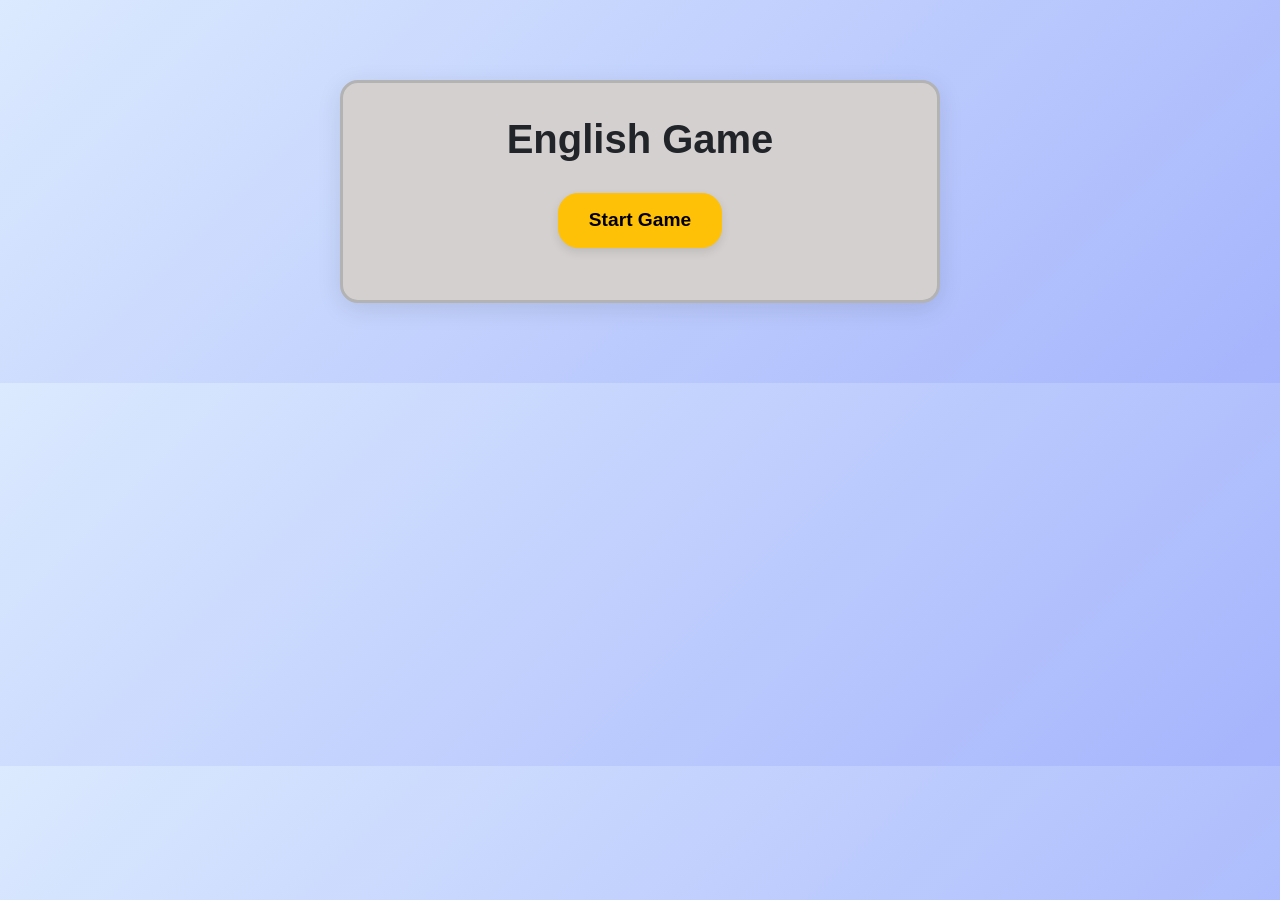
==== index.html @ 4905aa9c "bug fixes," ====
<!DOCTYPE html>
<html lang="en">
<head>
<meta charset="UTF-8">
<meta name="viewport" content="width=device-width, initial-scale=1.0">
<title>English Game</title>

<!-- Bootstrap -->
<link href="https://cdn.jsdelivr.net/npm/bootstrap@5.3.2/dist/css/bootstrap.min.css" rel="stylesheet">

<!-- Saját CSS -->
<link rel="stylesheet" href="style.css">
</head>
<body>

<div class="container">
    <h1>English Game</h1>

    <!-- Kezdő képernyő -->
    <div id="start-area">
        <button class="btn btn-warning btn-lg" onclick="showModeSelect()">Start Game</button>
    </div>

    <!-- Mode választás -->
    <div id="mode-select" style="display:none;">
        <h2>Select Game Mode</h2>
        <button class="btn btn-danger m-2" onclick="chooseMode('fill')">Fill in the blank</button>
        <button class="btn btn-success m-2" onclick="chooseMode('order')">Sentence order</button>
        <div class="mt-3">
            <button class="btn btn-home btn-outline-info" onclick="goHome()">Home</button>
        </div>
    </div>

    <!-- Difficulty választás -->
    <div id="difficulty-select" style="display:none;">
        <h2>Select Difficulty</h2>
        <button class="btn btn-success m-2" onclick="chooseDifficulty('easy')" id="btn-easy">Easy</button>
        <button class="btn btn-danger m-2" onclick="chooseDifficulty('hard')" id="btn-hard">Hard</button>
        <div class="mt-3">
            <button class="btn btn-back btn-outline-warning" onclick="backToMode()">Back</button>
            <button class="btn btn-home btn-outline-info" onclick="goHome()">Home</button>
        </div>
    </div>


    <!-- Játékterület -->
    <div id="game-area" style="display:none;"></div>
    <!-- Navigáció -->
    <div id="game-nav" style="display:none;" class="mt-3">
        <button class="btn btn-back btn-outline-danger" onclick="backToDifficulty()">Back</button>
        <button class="btn btn-home btn-outline-success" onclick="goHome()">Home</button>
    </div>
    <!-- Feedback -->
    <div id="feedback"></div>
    <!-- Next gomb -->
    <button id="next-btn" class="btn btn-primary mt-3" style="display:none;" onclick="nextQuestion()">Next</button>
</div>

<script src="js/english-game.js"></script>
</body>
</html>
---- style.css ----
/* háttér */
body {
    text-align: center;
    padding: 40px;
    background: linear-gradient(135deg, #dbeafe, #a5b4fc);
    font-family: Arial, sans-serif;
}


/* cím */
h1 {
    font-weight: bold;
    margin-bottom: 30px;
}

/* játék terület */
#game-area {
    margin-top: 20px;
}

/* gombok alap (Bootstrap kiegészítés, csak minimális extra) */
#game-area button, #start-area button, #mode-select button, #difficulty-select button, #game-nav button, #next-btn {
    border-radius: 15px;
    box-shadow: 0 4px 10px rgba(0,0,0,0.1);
}

/* Egységes Back és Home gomb stílus, csak ha szükséges */
.btn-back, .btn-home {
    font-weight: bold;
    color: black;
}

/* fill in the blank line */
.blank-line {
    display: inline-block;
    border-bottom: 2.5px solid #888;
    min-width: 60px;
    height: 1.2em;
    margin: 0 4px;
    vertical-align: middle;
}

/* hover effekt */
#game-area button:hover {
    transform: scale(1.1);
    box-shadow: 0 6px 14px rgba(0,0,0,0.15);
}

/* kattintás */
#game-area button:active {
    transform: scale(0.95);
}

/* start gomb */
#start-area button {
    border-radius: 20px;
    padding: 12px 30px;
    font-size: 1.2rem;
    font-weight: bold;
}

/* feedback szöveg */
#feedback {
    font-size: 1.6rem;
    font-weight: bold;
    margin-top: 20px;
}

/* correct / wrong színek */
.correct { color: green; }
.wrong { color: red; }

/* pontszám */
#game-area h3 {
    margin-top: 20px;
    font-weight: bold;
}

/* kis animáció és téglalap keret a teljes oldalnak */
.container {
    animation: fadeIn 0.4s ease;
    background: #d4d0d0;
    border: 3px solid #b3b3b3;
    border-radius: 18px;
    box-shadow: 0 6px 24px rgba(0,0,0,0.10);
    padding: 32px 24px 32px 24px;
    max-width: 600px;
    margin: 40px auto;
}

@keyframes fadeIn {
    from { opacity: 0; transform: translateY(10px);}
    to { opacity: 1; transform: translateY(0);}
}

@media (max-width: 600px) {
    .container {
        max-width: 98vw;
        padding: 16px 4vw 16px 4vw;
        border-radius: 12px;
        font-size: 0.98em;
    }
    h1, h2 {
        font-size: 1.2em;
    }
    #game-area button, #start-area button, #mode-select button, #difficulty-select button, #game-nav button, #next-btn {
        min-width: 90px;
        font-size: 0.95em;
        padding: 8px 10px;
    }
}
@keyframes fadeIn {
    from { opacity: 0; transform: translateY(10px);}
    to { opacity: 1; transform: translateY(0);}
}


@media (max-width: 600px) {
    .container {
        max-width: 98vw;
        padding: 16px 4vw 16px 4vw;
        border-radius: 12px;
        font-size: 0.98em;
    }
    h1, h2 {
        font-size: 1.2em;
    }
    #game-area button, #start-area button, #mode-select button, #difficulty-select button, #game-nav button, #next-btn {
        min-width: 90px;
        font-size: 0.95em;
        padding: 8px 10px;
    }
}
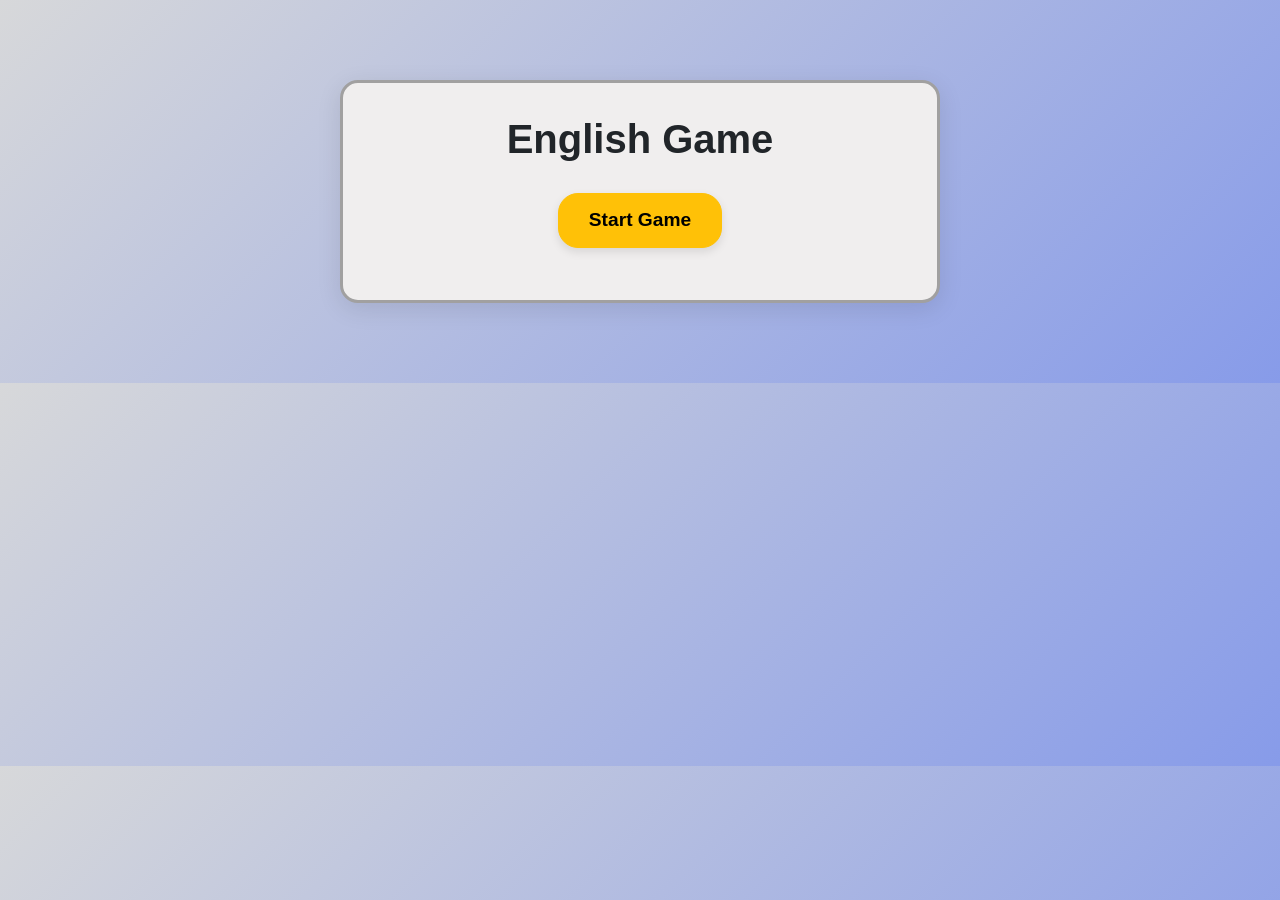
==== commit 1d85bc6d: "style and js game rules changed" ====
--- a/index.html
+++ b/index.html
@@ -8,7 +8,6 @@
 <!-- Bootstrap -->
 <link href="https://cdn.jsdelivr.net/npm/bootstrap@5.3.2/dist/css/bootstrap.min.css" rel="stylesheet">
 
-<!-- Saját CSS -->
 <link rel="stylesheet" href="style.css">
 </head>
 <body>
@@ -16,12 +15,12 @@
 <div class="container">
     <h1>English Game</h1>
 
-    <!-- Kezdő képernyő -->
+    <!-- home screen -->
     <div id="start-area">
         <button class="btn btn-warning btn-lg" onclick="showModeSelect()">Start Game</button>
     </div>
 
-    <!-- Mode választás -->
+    <!-- Mode selection -->
     <div id="mode-select" style="display:none;">
         <h2>Select Game Mode</h2>
         <button class="btn btn-danger m-2" onclick="chooseMode('fill')">Fill in the blank</button>
@@ -31,7 +30,7 @@
         </div>
     </div>
 
-    <!-- Difficulty választás -->
+    <!-- Difficulty  -->
     <div id="difficulty-select" style="display:none;">
         <h2>Select Difficulty</h2>
         <button class="btn btn-success m-2" onclick="chooseDifficulty('easy')" id="btn-easy">Easy</button>
@@ -43,12 +42,12 @@
     </div>
 
 
-    <!-- Játékterület -->
+    <!-- Game area -->
     <div id="game-area" style="display:none;"></div>
-    <!-- Navigáció -->
+    <!-- Navigation -->
     <div id="game-nav" style="display:none;" class="mt-3">
-        <button class="btn btn-back btn-outline-danger" onclick="backToDifficulty()">Back</button>
-        <button class="btn btn-home btn-outline-success" onclick="goHome()">Home</button>
+        <button class="btn btn-back btn-outline-warning" onclick="backToDifficulty()">Back</button>
+        <button class="btn btn-home btn-outline-info" onclick="goHome()">Home</button>
     </div>
     <!-- Feedback -->
     <div id="feedback"></div>
--- a/style.css
+++ b/style.css
@@ -1,31 +1,30 @@
-
-/* háttér */
+/* background */
 body {
     text-align: center;
     padding: 40px;
-    background: linear-gradient(135deg, #dbeafe, #a5b4fc);
+    background: linear-gradient(135deg, #d7d8da, #879be9);
     font-family: Arial, sans-serif;
 }
 
 
-/* cím */
+/* title */
 h1 {
     font-weight: bold;
     margin-bottom: 30px;
 }
 
-/* játék terület */
+/* game area */
 #game-area {
     margin-top: 20px;
 }
 
-/* gombok alap (Bootstrap kiegészítés, csak minimális extra) */
+/* button base (Bootstrap extension, minimal extra) */
 #game-area button, #start-area button, #mode-select button, #difficulty-select button, #game-nav button, #next-btn {
     border-radius: 15px;
     box-shadow: 0 4px 10px rgba(0,0,0,0.1);
 }
 
-/* Egységes Back és Home gomb stílus, csak ha szükséges */
+/* Unified Back and Home button style, only if needed */
 .btn-back, .btn-home {
     font-weight: bold;
     color: black;
@@ -41,18 +40,18 @@
     vertical-align: middle;
 }
 
-/* hover effekt */
+/* hover effect */
 #game-area button:hover {
     transform: scale(1.1);
     box-shadow: 0 6px 14px rgba(0,0,0,0.15);
 }
 
-/* kattintás */
+/* click effect */
 #game-area button:active {
     transform: scale(0.95);
 }
 
-/* start gomb */
+/* start button */
 #start-area button {
     border-radius: 20px;
     padding: 12px 30px;
@@ -60,28 +59,28 @@
     font-weight: bold;
 }
 
-/* feedback szöveg */
+/* feedback text */
 #feedback {
     font-size: 1.6rem;
     font-weight: bold;
     margin-top: 20px;
 }
 
-/* correct / wrong színek */
+/* correct / wrong colors */
 .correct { color: green; }
 .wrong { color: red; }
 
-/* pontszám */
+/* score */
 #game-area h3 {
     margin-top: 20px;
     font-weight: bold;
 }
 
-/* kis animáció és téglalap keret a teljes oldalnak */
+/* small animation and rectangle border for the whole page */
 .container {
     animation: fadeIn 0.4s ease;
-    background: #d4d0d0;
-    border: 3px solid #b3b3b3;
+    background: #f0eeee;
+    border: 3px solid #a1a0a0;
     border-radius: 18px;
     box-shadow: 0 6px 24px rgba(0,0,0,0.10);
     padding: 32px 24px 32px 24px;
@@ -89,6 +88,7 @@
     margin: 40px auto;
 }
 
+/* responsive design */
 @keyframes fadeIn {
     from { opacity: 0; transform: translateY(10px);}
     to { opacity: 1; transform: translateY(0);}
@@ -115,7 +115,6 @@
     to { opacity: 1; transform: translateY(0);}
 }
 
-
 @media (max-width: 600px) {
     .container {
         max-width: 98vw;
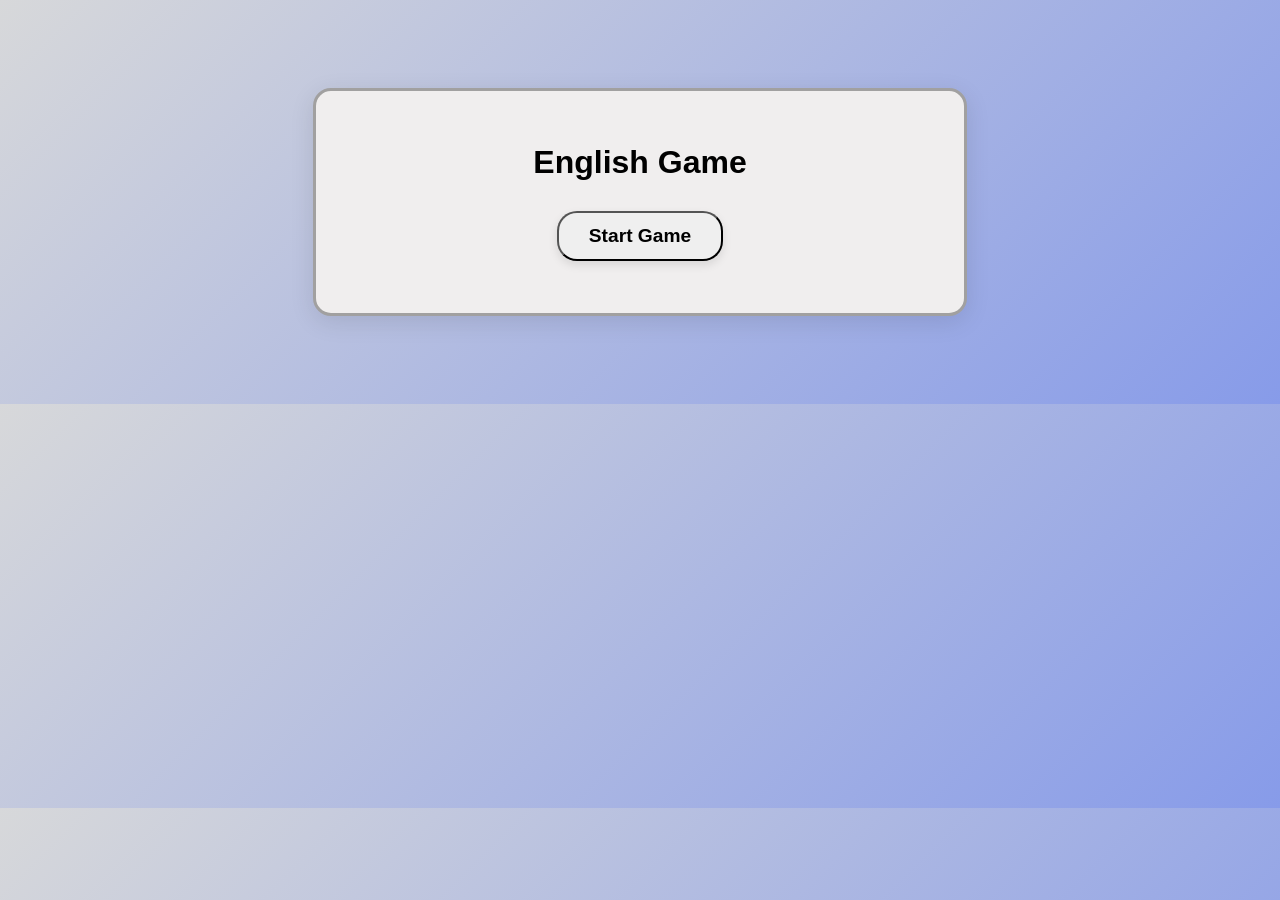
==== commit 01a76156: "bug fixes" ====
--- a/index.html
+++ b/index.html
@@ -4,9 +4,10 @@
 <meta charset="UTF-8">
 <meta name="viewport" content="width=device-width, initial-scale=1.0">
 <title>English Game</title>
+<link rel="icon" href="data:,">
 
 <!-- Bootstrap -->
-<link href="https://cdn.jsdelivr.net/npm/bootstrap@5.3.2/dist/css/bootstrap.min.css" rel="stylesheet">
+<link href="assets/vendor/bootstrap.min.css" rel="stylesheet">
 
 <link rel="stylesheet" href="style.css">
 </head>
@@ -34,6 +35,7 @@
     <div id="difficulty-select" style="display:none;">
         <h2>Select Difficulty</h2>
         <button class="btn btn-success m-2" onclick="chooseDifficulty('easy')" id="btn-easy">Easy</button>
+        <button class="btn btn-warning m-2" onclick="chooseDifficulty('medium')" id="btn-medium">Medium</button>
         <button class="btn btn-danger m-2" onclick="chooseDifficulty('hard')" id="btn-hard">Hard</button>
         <div class="mt-3">
             <button class="btn btn-back btn-outline-warning" onclick="backToMode()">Back</button>
--- a/style.css
+++ b/style.css
@@ -66,6 +66,28 @@
     margin-top: 20px;
 }
 
+/* score color */
+#feedback .score {
+    color: green;
+}
+
+/* correct answers at end: black, justified */
+#feedback .answers-list {
+    color: black;
+    text-align: justify;
+    margin-top: 18px;
+    font-weight: normal;
+    font-size: 1.1rem;
+    line-height: 1.5;
+}
+
+/* word buttons: add border for white buttons */
+#game-area button.btn.btn-light {
+    border: 2px solid #000;
+    background: #fff;
+    color: #222;
+}
+
 /* correct / wrong colors */
 .correct { color: green; }
 .wrong { color: red; }
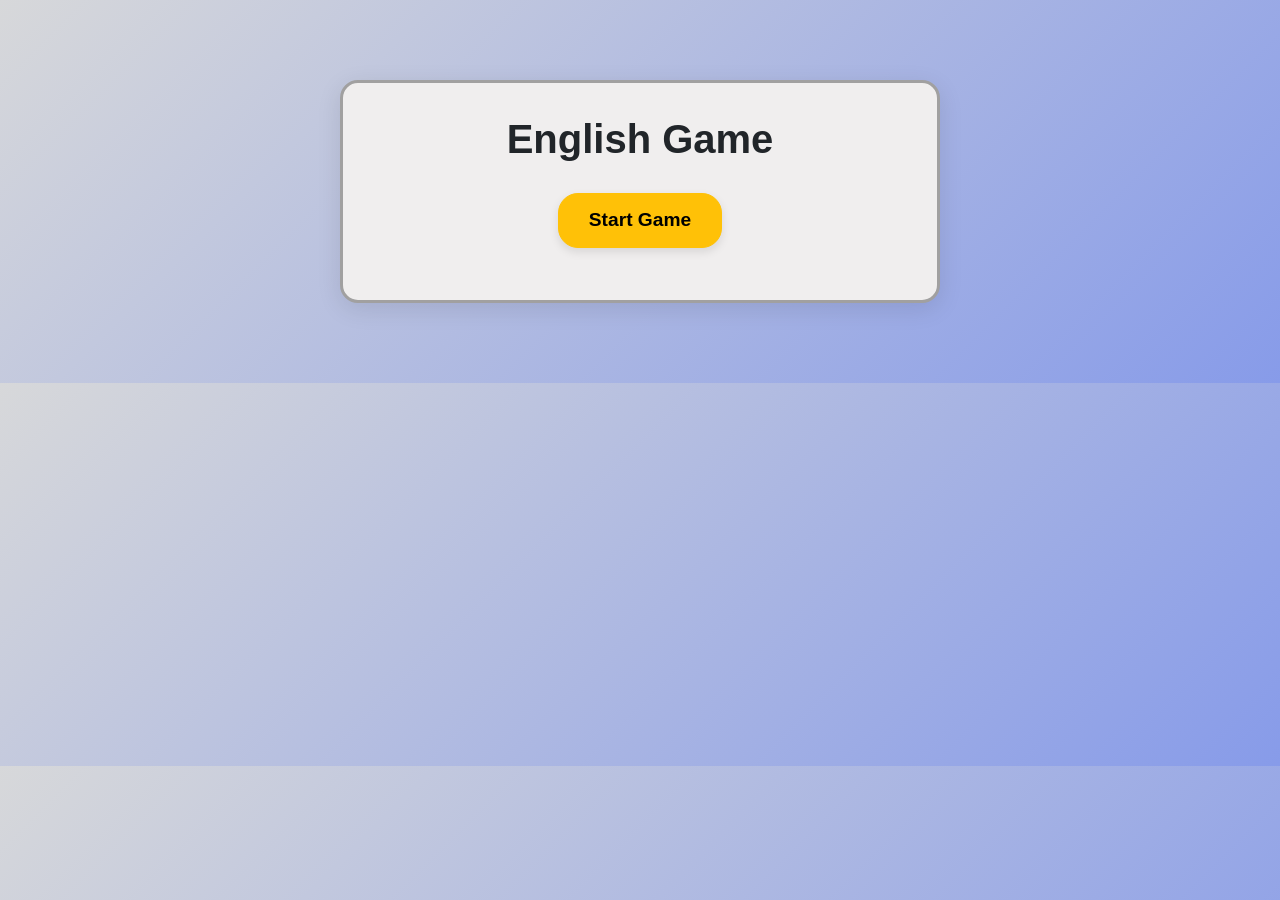
==== commit c0870777: "fix bootstrap buttons" ====
--- a/index.html
+++ b/index.html
@@ -7,7 +7,7 @@
 <link rel="icon" href="data:,">
 
 <!-- Bootstrap -->
-<link href="assets/vendor/bootstrap.min.css" rel="stylesheet">
+<link href="https://cdn.jsdelivr.net/npm/bootstrap@5.3.3/dist/css/bootstrap.min.css" rel="stylesheet" integrity="sha384-QWTKZyjpPEjISv5WaRU9OFeRpok6YctnYmDr5pNlyT2bRjXh0JMhjY6hW+ALEwIH" crossorigin="anonymous">
 
 <link rel="stylesheet" href="style.css">
 </head>
@@ -58,5 +58,6 @@
 </div>
 
 <script src="js/english-game.js"></script>
+<script src="https://cdn.jsdelivr.net/npm/bootstrap@5.3.3/dist/js/bootstrap.bundle.min.js" integrity="sha384-YvpcrYf0tY3lHB60NNkmXc5s9fDVZLESaAA55NDzOxhy9GkcIdslK1eN7N6jIeHz" crossorigin="anonymous"></script>
 </body>
 </html>
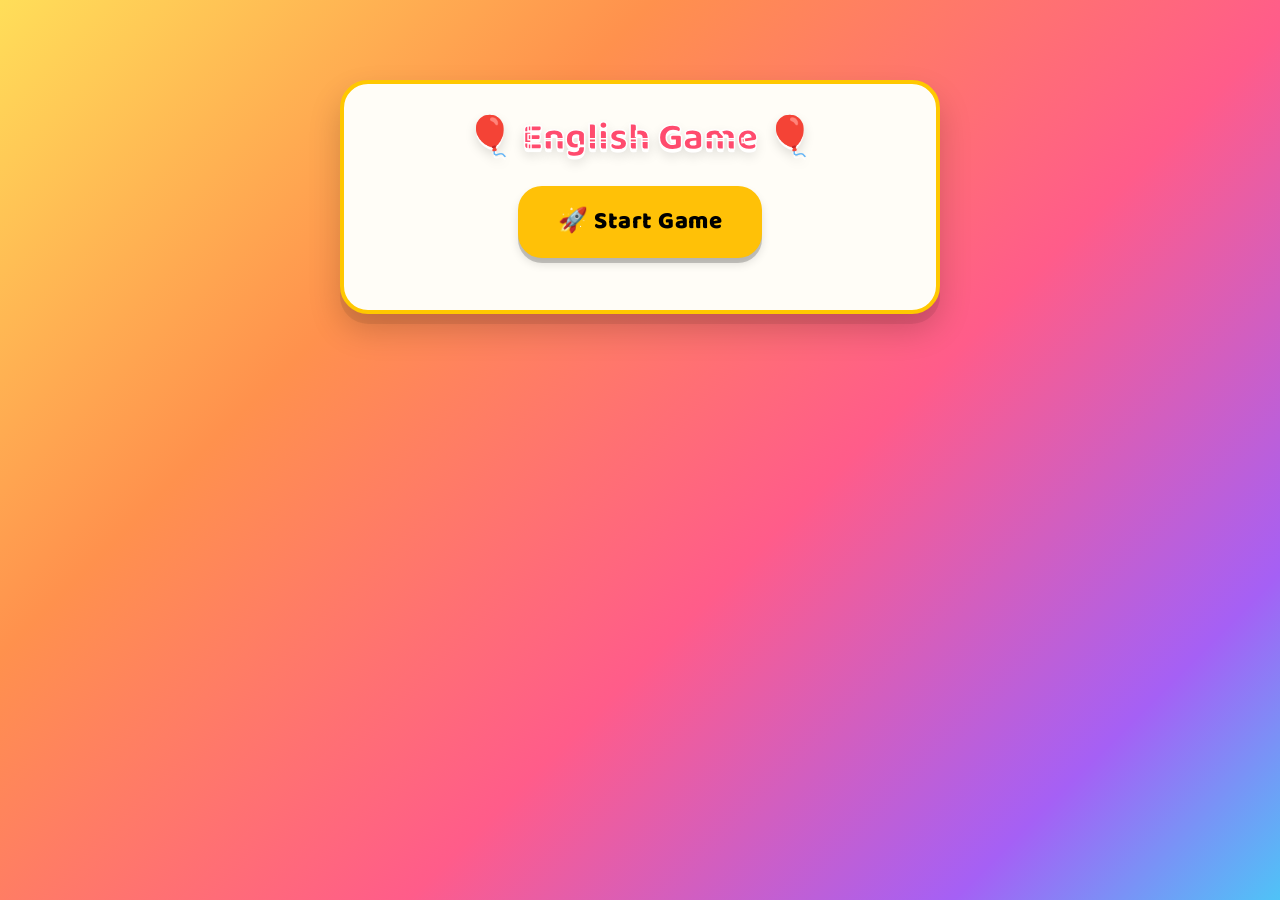
==== commit e28359f0: "add new style and rules" ====
--- a/index.html
+++ b/index.html
@@ -5,6 +5,11 @@
 <meta name="viewport" content="width=device-width, initial-scale=1.0">
 <title>English Game</title>
 <link rel="icon" href="data:,">
+
+<!-- Playful kid-friendly fonts -->
+<link rel="preconnect" href="https://fonts.googleapis.com">
+<link rel="preconnect" href="https://fonts.gstatic.com" crossorigin>
+<link href="https://fonts.googleapis.com/css2?family=Baloo+2:wght@500;700;800&family=Nunito:wght@400;600;700&display=swap" rel="stylesheet">
 
 <!-- Bootstrap -->
 <link href="https://cdn.jsdelivr.net/npm/bootstrap@5.3.3/dist/css/bootstrap.min.css" rel="stylesheet" integrity="sha384-QWTKZyjpPEjISv5WaRU9OFeRpok6YctnYmDr5pNlyT2bRjXh0JMhjY6hW+ALEwIH" crossorigin="anonymous">
@@ -14,45 +19,59 @@
 <body>
 
 <div class="container">
-    <h1>English Game</h1>
+    <h1>🎈 English Game 🎈</h1>
 
     <!-- home screen -->
     <div id="start-area">
-        <button class="btn btn-warning btn-lg" onclick="showModeSelect()">Start Game</button>
-    </div>
-
-    <!-- Mode selection -->
-    <div id="mode-select" style="display:none;">
-        <h2>Select Game Mode</h2>
-        <button class="btn btn-danger m-2" onclick="chooseMode('fill')">Fill in the blank</button>
-        <button class="btn btn-success m-2" onclick="chooseMode('order')">Sentence order</button>
-        <div class="mt-3">
-            <button class="btn btn-home btn-outline-info" onclick="goHome()">Home</button>
-        </div>
+        <button class="btn btn-warning btn-lg" onclick="showDifficultySelect()">🚀 Start Game</button>
     </div>
 
     <!-- Difficulty  -->
     <div id="difficulty-select" style="display:none;">
-        <h2>Select Difficulty</h2>
-        <button class="btn btn-success m-2" onclick="chooseDifficulty('easy')" id="btn-easy">Easy</button>
-        <button class="btn btn-warning m-2" onclick="chooseDifficulty('medium')" id="btn-medium">Medium</button>
-        <button class="btn btn-danger m-2" onclick="chooseDifficulty('hard')" id="btn-hard">Hard</button>
+        <h2>🎯 Select Difficulty</h2>
+        <button class="btn btn-success m-2" onclick="chooseDifficulty('easy')" id="btn-easy">😊 Easy</button>
+        <button class="btn btn-warning m-2" onclick="chooseDifficulty('medium')" id="btn-medium">🙂 Medium</button>
+        <button class="btn btn-danger m-2" onclick="chooseDifficulty('hard')" id="btn-hard">🤓 Hard</button>
         <div class="mt-3">
-            <button class="btn btn-back btn-outline-warning" onclick="backToMode()">Back</button>
-            <button class="btn btn-home btn-outline-info" onclick="goHome()">Home</button>
+            <button class="btn btn-home btn-outline-info" onclick="goHome()">🏠 Home</button>
         </div>
     </div>
 
+    <!-- Tense selection -->
+    <div id="tense-select" style="display:none;">
+        <h2>⏰ Select Tense</h2>
+        <div id="tense-buttons"></div>
+        <div class="mt-3">
+            <button class="btn btn-back btn-outline-warning" onclick="backToDifficulty()">⬅️ Back</button>
+            <button class="btn btn-home btn-outline-info" onclick="goHome()">🏠 Home</button>
+        </div>
+    </div>
+
+    <!-- Reading text -->
+    <div id="text-area" style="display:none;">
+        <h2 id="text-title"></h2>
+        <p id="reading-text"></p>
+        <button class="btn btn-primary m-2" onclick="startFillPractice()">▶️ Start Practice</button>
+        <div class="mt-3">
+            <button class="btn btn-back btn-outline-warning" onclick="backToTense()">⬅️ Back</button>
+            <button class="btn btn-home btn-outline-info" onclick="goHome()">🏠 Home</button>
+        </div>
+    </div>
 
     <!-- Game area -->
     <div id="game-area" style="display:none;"></div>
     <!-- Navigation -->
     <div id="game-nav" style="display:none;" class="mt-3">
-        <button class="btn btn-back btn-outline-warning" onclick="backToDifficulty()">Back</button>
-        <button class="btn btn-home btn-outline-info" onclick="goHome()">Home</button>
+        <button class="btn btn-back btn-outline-warning" onclick="backToTense()">⬅️ Back</button>
+        <button class="btn btn-home btn-outline-info" onclick="goHome()">🏠 Home</button>
     </div>
     <!-- Feedback -->
     <div id="feedback"></div>
+    <!-- Final score actions -->
+    <div id="final-actions" style="display:none;" class="mt-3">
+        <button class="btn btn-success m-2" onclick="backToTense()">🔁 Practice another tense</button>
+        <button class="btn btn-home btn-outline-info m-2" onclick="goHome()">🏠 Home</button>
+    </div>
     <!-- Next gomb -->
     <button id="next-btn" class="btn btn-primary mt-3" style="display:none;" onclick="nextQuestion()">Next</button>
 </div>
--- a/style.css
+++ b/style.css
@@ -1,16 +1,65 @@
+/* ===================== Kid-friendly game style ===================== */
+
+:root {
+    --sunny: #FFC800;
+    --grass: #58CC02;
+    --sky: #1CB0F6;
+    --berry: #FF4B6E;
+    --grape: #A560F5;
+    --ink: #3C3C3C;
+}
+
 /* background */
 body {
     text-align: center;
-    padding: 40px;
-    background: linear-gradient(135deg, #d7d8da, #879be9);
-    font-family: Arial, sans-serif;
-}
-
+    padding: 40px 16px;
+    min-height: 100vh;
+    background: linear-gradient(135deg, #FFDE59 0%, #FF914D 30%, #FF5C8A 60%, #A560F5 85%, #4FC3F7 100%);
+    background-attachment: fixed;
+    font-family: 'Nunito', 'Baloo 2', Arial, sans-serif;
+    color: var(--ink);
+}
 
 /* title */
 h1 {
-    font-weight: bold;
-    margin-bottom: 30px;
+    font-family: 'Baloo 2', 'Nunito', sans-serif;
+    font-weight: 800;
+    font-size: 2.4rem;
+    margin-bottom: 24px;
+    color: var(--berry);
+    -webkit-text-stroke: 1.5px #fff;
+    text-shadow: 0 3px 0 #fff, 0 6px 12px rgba(0,0,0,0.15);
+    animation: titleBounce 2.4s ease-in-out infinite;
+}
+
+h2 {
+    font-family: 'Baloo 2', 'Nunito', sans-serif;
+    font-weight: 700;
+    color: var(--grape);
+    margin-bottom: 18px;
+}
+
+@keyframes titleBounce {
+    0%, 100% { transform: translateY(0) rotate(0deg); }
+    50% { transform: translateY(-6px) rotate(-1deg); }
+}
+
+/* the card */
+.container {
+    animation: popIn 0.5s cubic-bezier(.26,1.6,.5,1);
+    background: #FFFDF7;
+    border: 4px solid var(--sunny);
+    border-radius: 28px;
+    box-shadow: 0 10px 0 rgba(0,0,0,0.08), 0 16px 32px rgba(0,0,0,0.18);
+    padding: 32px 24px 32px 24px;
+    max-width: 600px;
+    margin: 40px auto;
+    position: relative;
+}
+
+@keyframes popIn {
+    from { opacity: 0; transform: translateY(16px) scale(0.94); }
+    to { opacity: 1; transform: translateY(0) scale(1); }
 }
 
 /* game area */
@@ -18,79 +67,140 @@
     margin-top: 20px;
 }
 
-/* button base (Bootstrap extension, minimal extra) */
-#game-area button, #start-area button, #mode-select button, #difficulty-select button, #game-nav button, #next-btn {
-    border-radius: 15px;
-    box-shadow: 0 4px 10px rgba(0,0,0,0.1);
-}
-
-/* Unified Back and Home button style, only if needed */
+/* button base: chunky "gummy" game buttons */
+#game-area button, #start-area button, #tense-select button, #difficulty-select button,
+#text-area button, #game-nav button, #final-actions button, #next-btn {
+    font-family: 'Baloo 2', 'Nunito', sans-serif;
+    font-weight: 700;
+    font-size: 1.05rem;
+    border: none !important;
+    border-radius: 18px;
+    padding: 12px 22px;
+    box-shadow: 0 5px 0 rgba(0,0,0,0.2), 0 6px 10px rgba(0,0,0,0.12);
+    transition: transform 0.12s ease, box-shadow 0.12s ease;
+}
+
+/* Unified Back and Home button style */
 .btn-back, .btn-home {
-    font-weight: bold;
-    color: black;
+    font-weight: 700;
+    background: #fff !important;
+    border: 3px solid var(--sky) !important;
+    color: var(--sky) !important;
+    box-shadow: 0 4px 0 rgba(0,0,0,0.1) !important;
+}
+.btn-back { border-color: var(--sunny) !important; color: #C98A00 !important; }
+
+/* reading text before practice: looks like a little storybook page */
+#reading-text {
+    text-align: left;
+    font-family: 'Nunito', sans-serif;
+    font-size: 1.15rem;
+    line-height: 1.6;
+    background: #FFF9E6;
+    border: 3px dashed var(--sunny);
+    border-radius: 16px;
+    padding: 16px 20px;
+    margin: 14px 0;
+    box-shadow: inset 0 2px 6px rgba(0,0,0,0.04);
+}
+#reading-text::before {
+    content: "📖 ";
 }
 
 /* fill in the blank line */
 .blank-line {
     display: inline-block;
-    border-bottom: 2.5px solid #888;
+    border-bottom: 3px solid var(--grape);
     min-width: 60px;
     height: 1.2em;
     margin: 0 4px;
     vertical-align: middle;
 }
 
-/* hover effect */
-#game-area button:hover {
-    transform: scale(1.1);
-    box-shadow: 0 6px 14px rgba(0,0,0,0.15);
-}
-
-/* click effect */
-#game-area button:active {
-    transform: scale(0.95);
-}
-
-/* start button */
+/* hover effect: button "lifts up" */
+#game-area button:hover, #start-area button:hover, #tense-select button:hover,
+#difficulty-select button:hover, #text-area button:hover, #final-actions button:hover {
+    transform: translateY(-3px) scale(1.05);
+    box-shadow: 0 8px 0 rgba(0,0,0,0.2), 0 10px 16px rgba(0,0,0,0.16);
+}
+
+/* click effect: button "presses in" */
+#game-area button:active, #start-area button:active, #tense-select button:active,
+#difficulty-select button:active, #text-area button:active, #final-actions button:active {
+    transform: translateY(3px) scale(0.98);
+    box-shadow: 0 1px 0 rgba(0,0,0,0.2), 0 2px 4px rgba(0,0,0,0.12);
+}
+
+/* start button: extra big and playful */
 #start-area button {
-    border-radius: 20px;
-    padding: 12px 30px;
-    font-size: 1.2rem;
-    font-weight: bold;
+    border-radius: 24px;
+    padding: 18px 40px;
+    font-size: 1.5rem;
+    font-weight: 800;
+    letter-spacing: 0.5px;
 }
 
 /* feedback text */
 #feedback {
-    font-size: 1.6rem;
-    font-weight: bold;
+    font-family: 'Baloo 2', sans-serif;
+    font-size: 1.7rem;
+    font-weight: 800;
     margin-top: 20px;
 }
 
 /* score color */
 #feedback .score {
-    color: green;
-}
-
-/* correct answers at end: black, justified */
+    color: var(--grass);
+    display: inline-block;
+}
+
+/* stars on the final score */
+#feedback .stars {
+    display: block;
+    font-size: 2.2rem;
+    letter-spacing: 6px;
+    margin: 6px 0 4px;
+    filter: drop-shadow(0 2px 2px rgba(0,0,0,0.15));
+}
+
+/* correct answers at end: readable, playful list */
 #feedback .answers-list {
-    color: black;
-    text-align: justify;
+    color: var(--ink);
+    text-align: left;
     margin-top: 18px;
-    font-weight: normal;
-    font-size: 1.1rem;
-    line-height: 1.5;
+    font-family: 'Nunito', sans-serif;
+    font-weight: 600;
+    font-size: 1.05rem;
+    line-height: 1.6;
+    background: #F4F1FF;
+    border-radius: 14px;
+    padding: 14px 18px;
 }
 
 /* word buttons: add border for white buttons */
 #game-area button.btn.btn-light {
-    border: 2px solid #000;
+    border: 3px solid var(--ink) !important;
     background: #fff;
     color: #222;
 }
 
-/* correct / wrong colors */
-.correct { color: green; }
-.wrong { color: red; }
+/* correct / wrong colors + pop animation */
+.correct, .wrong {
+    display: inline-block;
+    animation: pop 0.35s cubic-bezier(.26,1.6,.5,1);
+}
+.correct { color: var(--grass); }
+.wrong { color: var(--berry); animation: shake 0.4s ease; }
+
+@keyframes pop {
+    from { transform: scale(0.6); opacity: 0; }
+    to { transform: scale(1); opacity: 1; }
+}
+@keyframes shake {
+    0%, 100% { transform: translateX(0); }
+    25% { transform: translateX(-6px); }
+    75% { transform: translateX(6px); }
+}
 
 /* score */
 #game-area h3 {
@@ -98,58 +208,44 @@
     font-weight: bold;
 }
 
-/* small animation and rectangle border for the whole page */
-.container {
-    animation: fadeIn 0.4s ease;
-    background: #f0eeee;
-    border: 3px solid #a1a0a0;
-    border-radius: 18px;
-    box-shadow: 0 6px 24px rgba(0,0,0,0.10);
-    padding: 32px 24px 32px 24px;
-    max-width: 600px;
-    margin: 40px auto;
-}
-
-/* responsive design */
-@keyframes fadeIn {
-    from { opacity: 0; transform: translateY(10px);}
-    to { opacity: 1; transform: translateY(0);}
+/* question header inside game area */
+#game-area > div:first-child {
+    font-family: 'Baloo 2', sans-serif;
+    color: var(--grape);
 }
 
 @media (max-width: 600px) {
+    body {
+        padding: 16px 10px;
+    }
     .container {
         max-width: 98vw;
         padding: 16px 4vw 16px 4vw;
-        border-radius: 12px;
+        border-radius: 20px;
         font-size: 0.98em;
-    }
-    h1, h2 {
-        font-size: 1.2em;
-    }
-    #game-area button, #start-area button, #mode-select button, #difficulty-select button, #game-nav button, #next-btn {
+        margin: 8px auto;
+    }
+    h1 { font-size: 1.5em; margin-bottom: 14px; }
+    h2 { font-size: 1.15em; }
+    #start-area button { font-size: 1.2rem; padding: 14px 26px; }
+    #game-area button, #start-area button, #tense-select button, #difficulty-select button,
+    #text-area button, #game-nav button, #final-actions button, #next-btn {
         min-width: 90px;
         font-size: 0.95em;
-        padding: 8px 10px;
-    }
-}
-@keyframes fadeIn {
-    from { opacity: 0; transform: translateY(10px);}
-    to { opacity: 1; transform: translateY(0);}
-}
-
-@media (max-width: 600px) {
-    .container {
-        max-width: 98vw;
-        padding: 16px 4vw 16px 4vw;
-        border-radius: 12px;
-        font-size: 0.98em;
-    }
-    h1, h2 {
-        font-size: 1.2em;
-    }
-    #game-area button, #start-area button, #mode-select button, #difficulty-select button, #game-nav button, #next-btn {
-        min-width: 90px;
-        font-size: 0.95em;
-        padding: 8px 10px;
-    }
-}+        padding: 10px 14px;
+    }
+    #reading-text {
+        font-size: 1.02rem;
+        padding: 12px 14px;
+    }
+    #feedback {
+        font-size: 1.3rem;
+    }
+    #feedback .stars {
+        font-size: 1.8rem;
+    }
+    #feedback .answers-list {
+        font-size: 0.92rem;
+        padding: 10px 12px;
+    }
+}
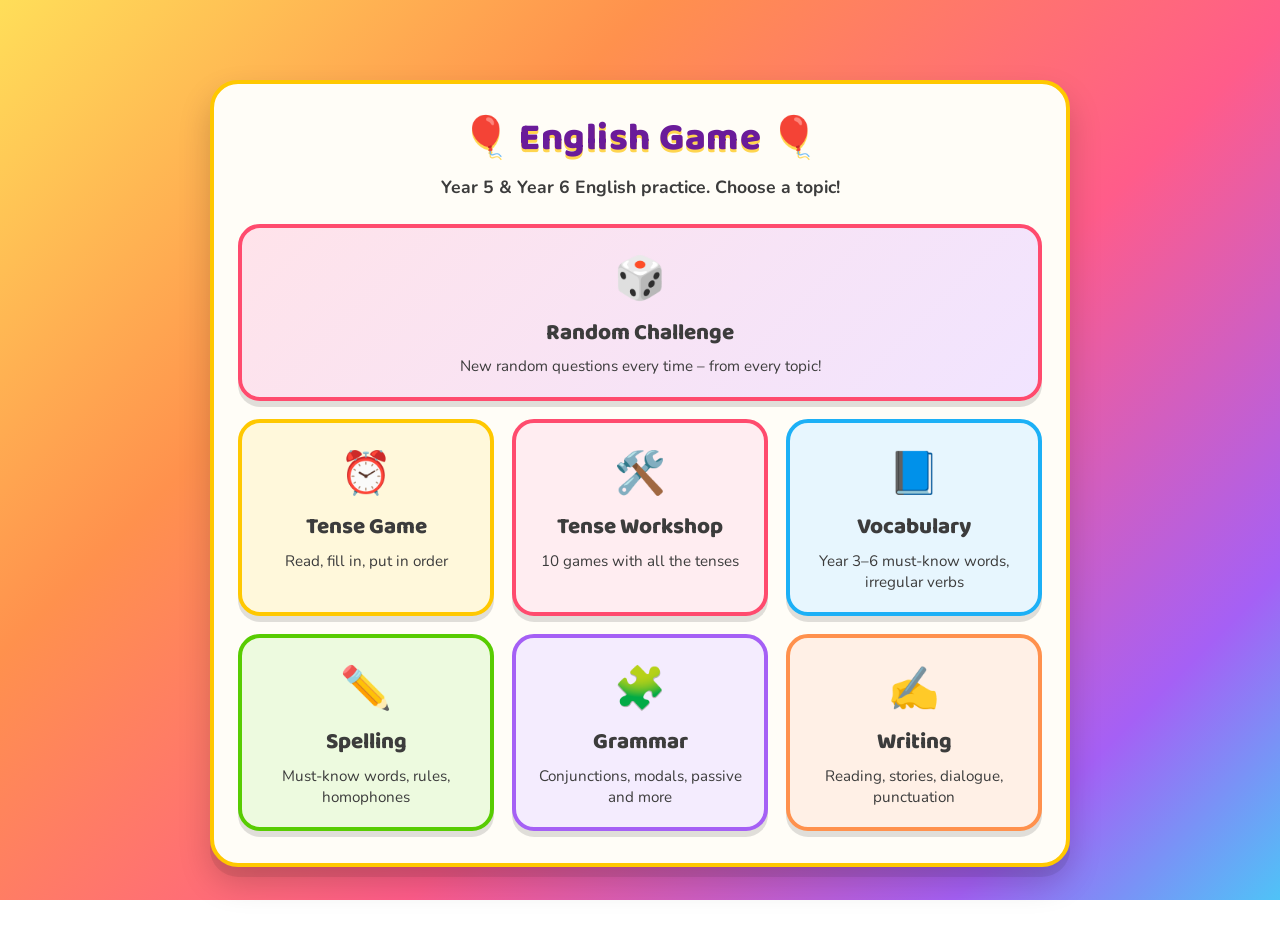
==== commit 63afee84: "Add quiz engine and new educational pages - Implemented a comprehensive quiz engine in `quiz-engine." ====
--- a/index.html
+++ b/index.html
@@ -15,68 +15,53 @@
 <link href="https://cdn.jsdelivr.net/npm/bootstrap@5.3.3/dist/css/bootstrap.min.css" rel="stylesheet" integrity="sha384-QWTKZyjpPEjISv5WaRU9OFeRpok6YctnYmDr5pNlyT2bRjXh0JMhjY6hW+ALEwIH" crossorigin="anonymous">
 
 <link rel="stylesheet" href="style.css">
+<link rel="stylesheet" href="pages.css">
 </head>
 <body>
 
-<div class="container">
+<div class="container wide">
     <h1>🎈 English Game 🎈</h1>
+    <p class="hub-subtitle">Year 5 &amp; Year 6 English practice. Choose a topic!</p>
 
-    <!-- home screen -->
-    <div id="start-area">
-        <button class="btn btn-warning btn-lg" onclick="showDifficultySelect()">🚀 Start Game</button>
+    <a class="hub-card challenge-card" href="challenge.html">
+        <span class="hub-emoji">🎲</span>
+        <span class="hub-title">Random Challenge</span>
+        <span class="hub-desc">New random questions every time – from every topic!</span>
+    </a>
+
+    <div class="hub-grid">
+        <a class="hub-card card-sunny" href="tenses.html">
+            <span class="hub-emoji">⏰</span>
+            <span class="hub-title">Tense Game</span>
+            <span class="hub-desc">Read, fill in, put in order</span>
+        </a>
+        <a class="hub-card card-berry" href="tense-workshop.html">
+            <span class="hub-emoji">🛠️</span>
+            <span class="hub-title">Tense Workshop</span>
+            <span class="hub-desc">10 games with all the tenses</span>
+        </a>
+        <a class="hub-card card-sky" href="vocabulary.html">
+            <span class="hub-emoji">📘</span>
+            <span class="hub-title">Vocabulary</span>
+            <span class="hub-desc">Year 3–6 must-know words, irregular verbs</span>
+        </a>
+        <a class="hub-card card-grass" href="spelling.html">
+            <span class="hub-emoji">✏️</span>
+            <span class="hub-title">Spelling</span>
+            <span class="hub-desc">Must-know words, rules, homophones</span>
+        </a>
+        <a class="hub-card card-grape" href="grammar.html">
+            <span class="hub-emoji">🧩</span>
+            <span class="hub-title">Grammar</span>
+            <span class="hub-desc">Conjunctions, modals, passive and more</span>
+        </a>
+        <a class="hub-card card-orange" href="writing.html">
+            <span class="hub-emoji">✍️</span>
+            <span class="hub-title">Writing</span>
+            <span class="hub-desc">Reading, stories, dialogue, punctuation</span>
+        </a>
     </div>
-
-    <!-- Difficulty  -->
-    <div id="difficulty-select" style="display:none;">
-        <h2>🎯 Select Difficulty</h2>
-        <button class="btn btn-success m-2" onclick="chooseDifficulty('easy')" id="btn-easy">😊 Easy</button>
-        <button class="btn btn-warning m-2" onclick="chooseDifficulty('medium')" id="btn-medium">🙂 Medium</button>
-        <button class="btn btn-danger m-2" onclick="chooseDifficulty('hard')" id="btn-hard">🤓 Hard</button>
-        <div class="mt-3">
-            <button class="btn btn-home btn-outline-info" onclick="goHome()">🏠 Home</button>
-        </div>
-    </div>
-
-    <!-- Tense selection -->
-    <div id="tense-select" style="display:none;">
-        <h2>⏰ Select Tense</h2>
-        <div id="tense-buttons"></div>
-        <div class="mt-3">
-            <button class="btn btn-back btn-outline-warning" onclick="backToDifficulty()">⬅️ Back</button>
-            <button class="btn btn-home btn-outline-info" onclick="goHome()">🏠 Home</button>
-        </div>
-    </div>
-
-    <!-- Reading text -->
-    <div id="text-area" style="display:none;">
-        <h2 id="text-title"></h2>
-        <p id="reading-text"></p>
-        <button class="btn btn-primary m-2" onclick="startFillPractice()">▶️ Start Practice</button>
-        <div class="mt-3">
-            <button class="btn btn-back btn-outline-warning" onclick="backToTense()">⬅️ Back</button>
-            <button class="btn btn-home btn-outline-info" onclick="goHome()">🏠 Home</button>
-        </div>
-    </div>
-
-    <!-- Game area -->
-    <div id="game-area" style="display:none;"></div>
-    <!-- Navigation -->
-    <div id="game-nav" style="display:none;" class="mt-3">
-        <button class="btn btn-back btn-outline-warning" onclick="backToTense()">⬅️ Back</button>
-        <button class="btn btn-home btn-outline-info" onclick="goHome()">🏠 Home</button>
-    </div>
-    <!-- Feedback -->
-    <div id="feedback"></div>
-    <!-- Final score actions -->
-    <div id="final-actions" style="display:none;" class="mt-3">
-        <button class="btn btn-success m-2" onclick="backToTense()">🔁 Practice another tense</button>
-        <button class="btn btn-home btn-outline-info m-2" onclick="goHome()">🏠 Home</button>
-    </div>
-    <!-- Next gomb -->
-    <button id="next-btn" class="btn btn-primary mt-3" style="display:none;" onclick="nextQuestion()">Next</button>
 </div>
 
-<script src="js/english-game.js"></script>
-<script src="https://cdn.jsdelivr.net/npm/bootstrap@5.3.3/dist/js/bootstrap.bundle.min.js" integrity="sha384-YvpcrYf0tY3lHB60NNkmXc5s9fDVZLESaAA55NDzOxhy9GkcIdslK1eN7N6jIeHz" crossorigin="anonymous"></script>
 </body>
-</html>+</html>
--- a/style.css
+++ b/style.css
@@ -26,9 +26,9 @@
     font-weight: 800;
     font-size: 2.4rem;
     margin-bottom: 24px;
-    color: var(--berry);
-    -webkit-text-stroke: 1.5px #fff;
-    text-shadow: 0 3px 0 #fff, 0 6px 12px rgba(0,0,0,0.15);
+    color: #6A1B9A;
+    letter-spacing: 0.5px;
+    text-shadow: 0 3px 0 #FFD54F;
     animation: titleBounce 2.4s ease-in-out infinite;
 }
 
@@ -69,7 +69,7 @@
 
 /* button base: chunky "gummy" game buttons */
 #game-area button, #start-area button, #tense-select button, #difficulty-select button,
-#text-area button, #game-nav button, #final-actions button, #next-btn {
+#text-area button, #game-nav button, #final-actions button, #next-btn, #app button {
     font-family: 'Baloo 2', 'Nunito', sans-serif;
     font-weight: 700;
     font-size: 1.05rem;
@@ -119,14 +119,14 @@
 
 /* hover effect: button "lifts up" */
 #game-area button:hover, #start-area button:hover, #tense-select button:hover,
-#difficulty-select button:hover, #text-area button:hover, #final-actions button:hover {
+#difficulty-select button:hover, #text-area button:hover, #final-actions button:hover, #app button:hover {
     transform: translateY(-3px) scale(1.05);
     box-shadow: 0 8px 0 rgba(0,0,0,0.2), 0 10px 16px rgba(0,0,0,0.16);
 }
 
 /* click effect: button "presses in" */
 #game-area button:active, #start-area button:active, #tense-select button:active,
-#difficulty-select button:active, #text-area button:active, #final-actions button:active {
+#difficulty-select button:active, #text-area button:active, #final-actions button:active, #app button:active {
     transform: translateY(3px) scale(0.98);
     box-shadow: 0 1px 0 rgba(0,0,0,0.2), 0 2px 4px rgba(0,0,0,0.12);
 }
@@ -229,7 +229,7 @@
     h2 { font-size: 1.15em; }
     #start-area button { font-size: 1.2rem; padding: 14px 26px; }
     #game-area button, #start-area button, #tense-select button, #difficulty-select button,
-    #text-area button, #game-nav button, #final-actions button, #next-btn {
+    #text-area button, #game-nav button, #final-actions button, #next-btn, #app button {
         min-width: 90px;
         font-size: 0.95em;
         padding: 10px 14px;
--- a/pages.css
+++ b/pages.css
@@ -0,0 +1,359 @@
+/* ===================== Main menu (hub) & topic pages ===================== */
+/* style.css után töltődik be, az alap színeket (--sunny, --grape stb.) onnan használja */
+
+.container.wide {
+    max-width: 860px;
+}
+
+.hub-subtitle {
+    font-weight: 700;
+    font-size: 1.1rem;
+    margin-top: -12px;
+    margin-bottom: 24px;
+}
+
+.hub-grid {
+    display: grid;
+    grid-template-columns: repeat(auto-fill, minmax(230px, 1fr));
+    gap: 18px;
+}
+
+.hub-card {
+    display: flex;
+    flex-direction: column;
+    align-items: center;
+    gap: 6px;
+    padding: 20px 16px;
+    border-radius: 22px;
+    border: 4px solid;
+    background: #fff;
+    color: var(--ink);
+    text-decoration: none;
+    box-shadow: 0 6px 0 rgba(0,0,0,0.12);
+    transition: transform 0.12s ease, box-shadow 0.12s ease;
+}
+.hub-card:hover {
+    transform: translateY(-4px) rotate(-1deg);
+    box-shadow: 0 10px 0 rgba(0,0,0,0.12);
+    color: var(--ink);
+}
+#app button.hub-card {
+    width: 100%;
+    border: 4px solid !important;
+    font-family: 'Nunito', sans-serif;
+}
+#app button.card-sunny { border-color: var(--sunny) !important; }
+#app button.card-berry { border-color: var(--berry) !important; }
+#app button.card-sky { border-color: var(--sky) !important; }
+#app button.card-grass { border-color: var(--grass) !important; }
+#app button.card-grape { border-color: var(--grape) !important; }
+#app button.card-orange { border-color: #FF914D !important; }
+.hub-emoji { font-size: 2.6rem; }
+.hub-title { font-family: 'Baloo 2', sans-serif; font-weight: 800; font-size: 1.4rem; }
+.hub-desc { font-size: 0.95rem; line-height: 1.35; }
+.card-sunny { border-color: var(--sunny); background: #FFF8DB; }
+.card-berry { border-color: var(--berry); background: #FFEDF1; }
+.card-sky { border-color: var(--sky); background: #E7F6FE; }
+.card-grass { border-color: var(--grass); background: #EDFADF; }
+.card-grape { border-color: var(--grape); background: #F4ECFE; }
+.card-orange { border-color: #FF914D; background: #FFF0E6; }
+.challenge-card {
+    border-color: var(--berry);
+    background: linear-gradient(135deg, #FFE3EA, #F1E4FF);
+    margin-bottom: 18px;
+}
+
+.main-menu-link {
+    position: absolute;
+    top: 14px;
+    left: 14px;
+    font-size: 0.9rem;
+    padding: 4px 12px;
+    border-radius: 14px;
+}
+.main-menu-link + h1 { margin-top: 28px; }
+
+/* topic menu */
+.section-block {
+    text-align: left;
+    margin-bottom: 28px;
+}
+.section-block h2 { margin-bottom: 4px; }
+.section-desc { margin-bottom: 10px; }
+
+.game-grid {
+    display: grid;
+    grid-template-columns: repeat(auto-fill, minmax(190px, 1fr));
+    gap: 12px;
+}
+#app .game-card {
+    width: 100%;
+    white-space: normal;
+    line-height: 1.25;
+}
+.game-card .best {
+    display: block;
+    font-size: 0.8rem;
+    font-weight: 600;
+    opacity: 0.9;
+    margin-top: 4px;
+}
+
+/* rule / tip box before a game */
+.rule-box {
+    text-align: left;
+    background: #F4F1FF;
+    border-left: 6px solid var(--grape);
+    border-radius: 14px;
+    padding: 14px 18px;
+    margin: 10px 0 16px;
+    line-height: 1.7;
+}
+
+/* question screen */
+.q-header {
+    font-family: 'Baloo 2', sans-serif;
+    font-weight: 700;
+    color: var(--grape);
+    font-size: 1.2rem;
+}
+.q-counter { font-weight: 700; margin-bottom: 6px; }
+.q-progress { height: 12px; border-radius: 8px; margin-bottom: 14px; }
+.q-prompt {
+    font-size: 1.3rem;
+    font-weight: 700;
+    margin: 16px 0;
+    line-height: 1.6;
+}
+.q-hint {
+    color: #6b6b6b;
+    font-size: 0.95rem;
+    font-weight: 600;
+    margin: 4px 0 8px;
+}
+.letters {
+    display: inline-block;
+    font-family: 'Courier New', monospace;
+    letter-spacing: 2px;
+    background: #FFF9E6;
+    border: 3px dashed var(--sunny);
+    border-radius: 12px;
+    padding: 2px 12px;
+    margin: 4px;
+}
+.story-para {
+    text-align: left;
+    font-weight: 600;
+    font-size: 1.05rem;
+    background: #FFF9E6;
+    border: 3px dashed var(--sunny);
+    border-radius: 14px;
+    padding: 12px 16px;
+    margin-top: 10px;
+}
+
+.options-stack {
+    display: flex;
+    flex-direction: column;
+    align-items: stretch;
+}
+#app .options-stack button {
+    text-align: left;
+    white-space: normal;
+}
+#app button.btn-light {
+    border: 3px solid var(--ink) !important;
+    background: #fff;
+    color: #222;
+}
+#app button.opt-correct {
+    background: var(--grass) !important;
+    color: #fff !important;
+    border-color: var(--grass) !important;
+}
+#app button.opt-wrong {
+    background: var(--berry) !important;
+    color: #fff !important;
+    border-color: var(--berry) !important;
+}
+
+.answer-input {
+    font-size: 1.3rem;
+    font-family: 'Nunito', sans-serif;
+    font-weight: 700;
+    border: 3px solid var(--sky);
+    border-radius: 14px;
+    padding: 10px 14px;
+    width: 100%;
+    max-width: 440px;
+    outline: none;
+}
+.answer-input:focus { border-color: var(--grape); }
+.input-correct { border-color: var(--grass) !important; background: #EDFADF; }
+.input-wrong { border-color: var(--berry) !important; background: #FFEDF1; }
+
+.feedback-box {
+    margin-top: 14px;
+    border-radius: 14px;
+    padding: 12px 16px;
+    font-size: 1.05rem;
+}
+.feedback-box .correct, .feedback-box .wrong {
+    font-family: 'Baloo 2', sans-serif;
+    font-size: 1.5rem;
+    font-weight: 800;
+}
+.feedback-box.ok { background: #EDFADF; }
+.feedback-box.bad { background: #FFEDF1; }
+.right-answer { margin-top: 4px; }
+.explain {
+    margin-top: 8px;
+    font-weight: 600;
+    text-align: left;
+}
+
+/* sentence / paragraph ordering */
+.order-hint { font-weight: 600; }
+.order-area {
+    min-height: 64px;
+    border: 3px dashed var(--sky);
+    border-radius: 14px;
+    padding: 8px;
+    margin: 10px 0;
+    background: #F5FBFF;
+}
+#app button.order-block {
+    display: block;
+    width: 100%;
+    text-align: left;
+    white-space: normal;
+    font-family: 'Nunito', sans-serif;
+    font-weight: 600;
+    font-size: 0.98rem;
+    margin: 8px 0;
+}
+
+/* results */
+#app #feedback { margin-bottom: 10px; }
+.review-item {
+    border-bottom: 2px dashed #ddd;
+    padding: 8px 0;
+}
+.review-item:last-child { border-bottom: none; }
+.wrong-ans { color: var(--berry); text-decoration: line-through; }
+
+/* reference tables */
+.table-wrap {
+    overflow-x: auto;
+    max-height: 60vh;
+    overflow-y: auto;
+    border-radius: 14px;
+    border: 3px solid var(--sunny);
+}
+.ref-table {
+    width: 100%;
+    text-align: left;
+    border-collapse: collapse;
+    background: #fff;
+}
+.ref-table th {
+    position: sticky;
+    top: 0;
+    background: var(--sunny);
+    padding: 8px 10px;
+}
+.ref-table td {
+    padding: 6px 10px;
+    border-bottom: 1px solid #eee;
+    vertical-align: top;
+}
+#app .ref-table button {
+    padding: 2px 10px;
+    font-size: 0.9rem;
+    border-radius: 10px;
+    min-width: 0;
+}
+
+/* writing tools */
+.idea-box {
+    font-weight: 700;
+    font-size: 1.1rem;
+    margin: 8px 0 14px;
+}
+.story-title { max-width: 100%; margin-bottom: 14px; }
+.writer-part {
+    text-align: left;
+    margin-bottom: 18px;
+}
+.writer-part h3 {
+    font-family: 'Baloo 2', sans-serif;
+    font-weight: 800;
+    color: var(--berry);
+    margin-bottom: 0;
+}
+.writer-part textarea, .dialogue-text {
+    width: 100%;
+    min-height: 130px;
+    border: 3px solid var(--sunny);
+    border-radius: 14px;
+    padding: 10px 14px;
+    font-family: 'Nunito', sans-serif;
+    font-size: 1.05rem;
+    line-height: 1.6;
+    outline: none;
+}
+.dialogue-text { min-height: 240px; margin-top: 10px; }
+.writer-part textarea:focus, .dialogue-text:focus { border-color: var(--grape); }
+.word-count { text-align: right; font-size: 0.85rem; color: #777; font-weight: 700; }
+
+.word-bank {
+    text-align: left;
+    background: #F5FBFF;
+    border: 3px dashed var(--sky);
+    border-radius: 14px;
+    padding: 10px 12px;
+}
+.chip-row { margin: 4px 0; text-align: left; }
+.chip-title { font-weight: 800; margin-right: 6px; }
+#app button.chip {
+    font-family: 'Nunito', sans-serif;
+    font-size: 0.88rem;
+    font-weight: 700;
+    padding: 3px 10px;
+    margin: 3px;
+    border-radius: 12px;
+    min-width: 0;
+    background: #fff;
+    color: var(--ink);
+    border: 2px solid var(--sky) !important;
+    box-shadow: 0 2px 0 rgba(0,0,0,0.12);
+}
+
+.check-list, .line-check { list-style: none; padding-left: 0; margin: 8px 0 12px; }
+.check-list li, .line-check > li { padding: 3px 0; }
+.check-list li.todo { color: #8a8a8a; }
+.line-check > li.todo { color: #B3261E; }
+.line-check > li.narr { color: #777; }
+.line-check ul { color: var(--ink); font-size: 0.92rem; }
+
+@media (max-width: 600px) {
+    .main-menu-link { position: static; display: inline-block; margin-bottom: 10px; }
+    .hub-grid, .game-grid { grid-template-columns: 1fr; gap: 10px; }
+    /* telefonon kompakt kártyák: ikon balra, szöveg jobbra */
+    .hub-card, #app button.hub-card {
+        display: grid;
+        grid-template-columns: 48px 1fr;
+        grid-template-rows: auto auto;
+        column-gap: 10px;
+        row-gap: 0;
+        align-items: center;
+        text-align: left;
+        padding: 10px 14px;
+    }
+    .hub-emoji { font-size: 2rem; grid-row: span 2; text-align: center; }
+    .hub-title { font-size: 1.15rem; }
+    .hub-desc { font-size: 0.85rem; }
+    .q-prompt { font-size: 1.1rem; }
+    .answer-input { font-size: 1.1rem; }
+    .rule-box { padding: 10px 12px; }
+}
